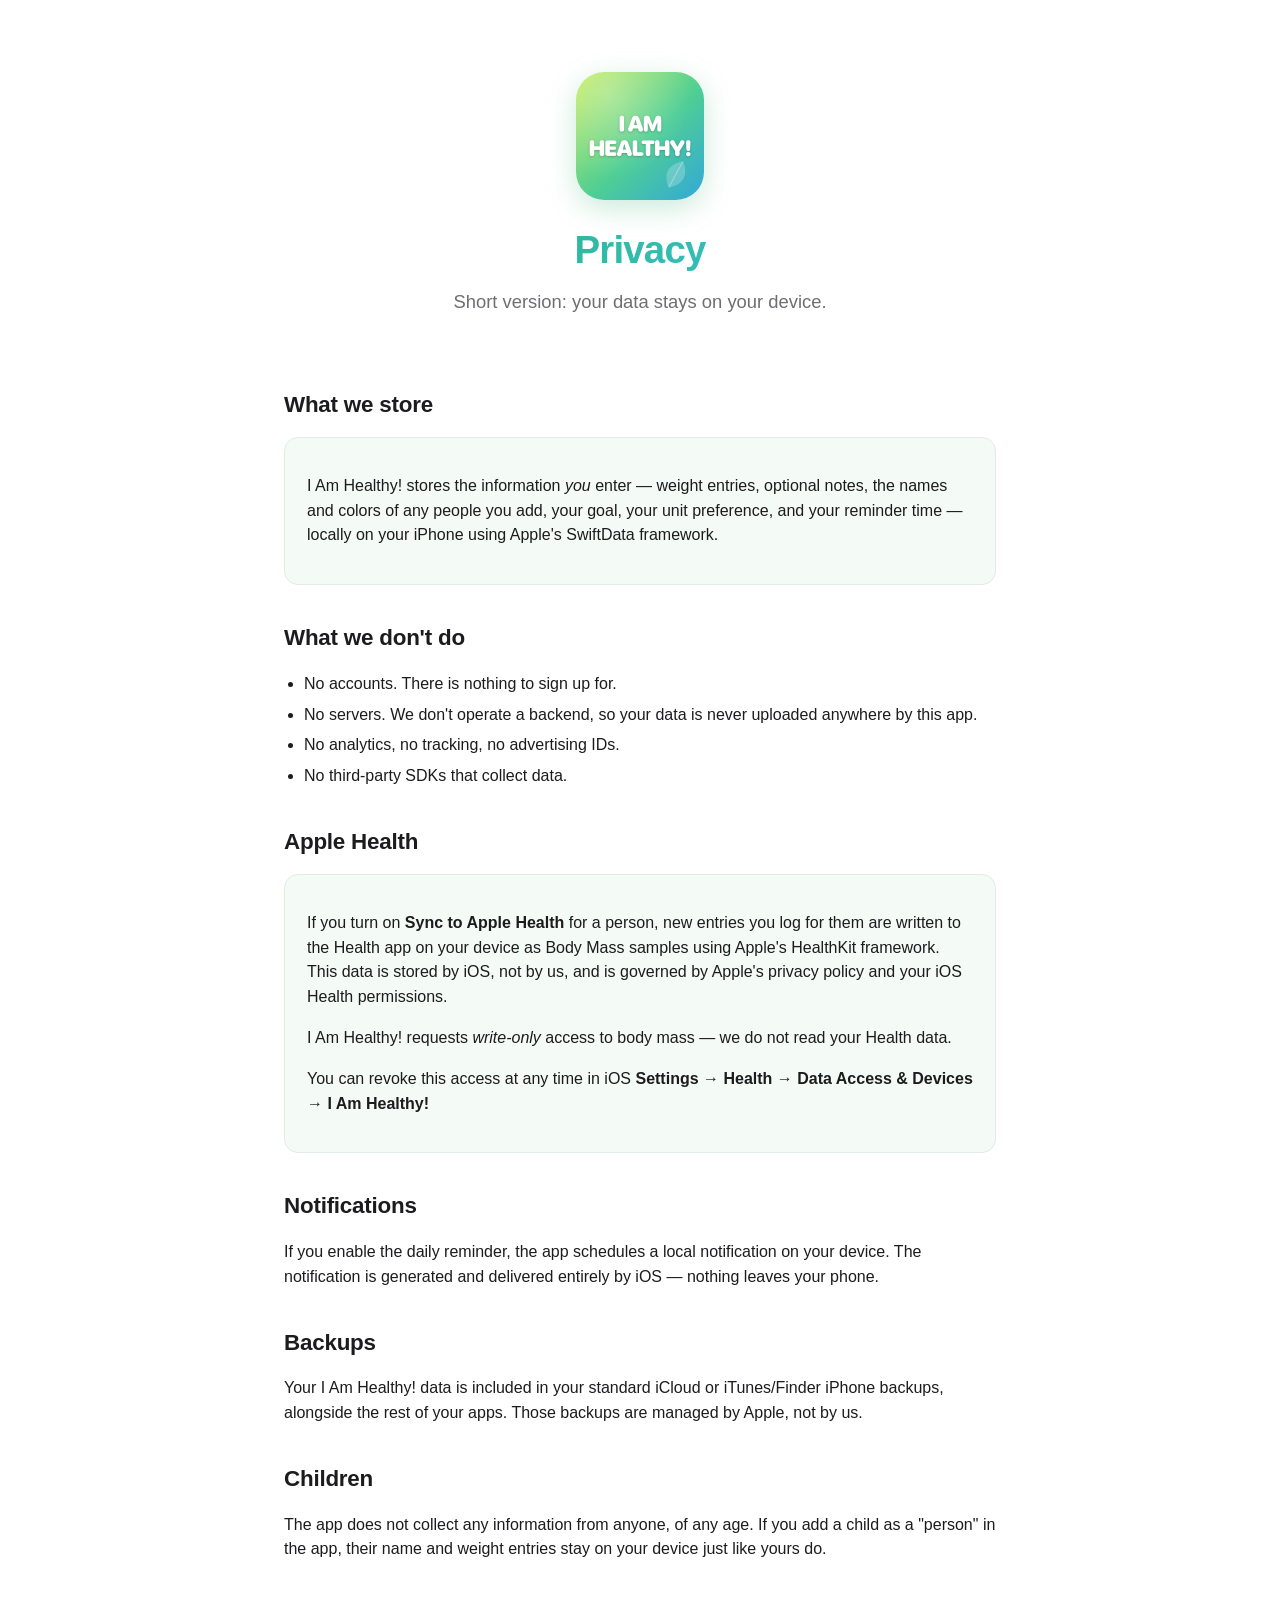
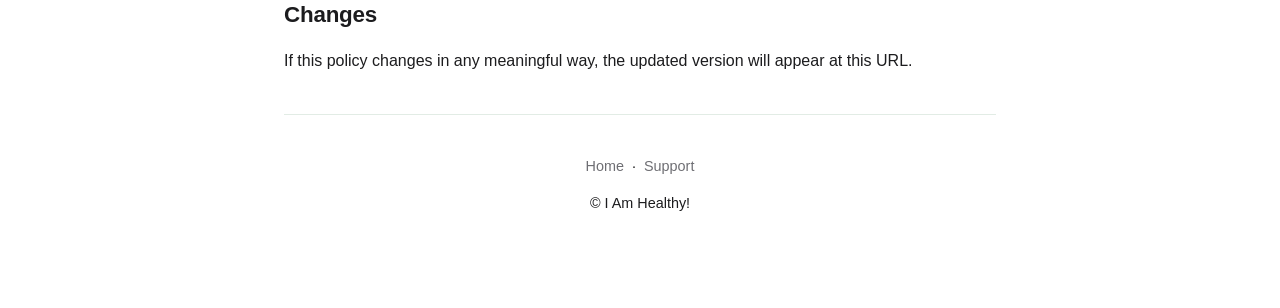
==== privacy.html @ 307ac135 "Initial commit: I Am Healthy! iOS weight tracker A simple SwiftUI/SwiftData iPhone app for logging w" ====
<!DOCTYPE html>
<html lang="en">
<head>
<meta charset="UTF-8">
<meta name="viewport" content="width=device-width, initial-scale=1.0">
<title>Privacy &middot; I Am Healthy!</title>
<meta name="description" content="Privacy statement for I Am Healthy! &mdash; your data stays on your device.">
<link rel="icon" href="icon.png">
<link rel="apple-touch-icon" href="icon.png">
<link rel="stylesheet" href="_shared.css">
</head>
<body>
<div class="wrap">

<header class="hero">
    <a href="index.html"><img class="icon" src="icon.png" alt="I Am Healthy! app icon"></a>
    <h1>Privacy</h1>
    <p class="tagline">Short version: your data stays on your device.</p>
</header>

<h2>What we store</h2>
<div class="card">
    <p>
        I Am Healthy! stores the information <em>you</em> enter &mdash; weight entries, optional notes, the names and colors of any people you add, your goal, your unit preference, and your reminder time &mdash; locally on your iPhone using Apple's SwiftData framework.
    </p>
</div>

<h2>What we don't do</h2>
<ul>
    <li>No accounts. There is nothing to sign up for.</li>
    <li>No servers. We don't operate a backend, so your data is never uploaded anywhere by this app.</li>
    <li>No analytics, no tracking, no advertising IDs.</li>
    <li>No third-party SDKs that collect data.</li>
</ul>

<h2>Apple Health</h2>
<div class="card">
    <p>
        If you turn on <strong>Sync to Apple Health</strong> for a person, new entries you log for them are written to the Health app on your device as Body Mass samples using Apple's HealthKit framework. This data is stored by iOS, not by us, and is governed by Apple's privacy policy and your iOS Health permissions.
    </p>
    <p>
        I Am Healthy! requests <em>write-only</em> access to body mass &mdash; we do not read your Health data.
    </p>
    <p>
        You can revoke this access at any time in iOS <strong>Settings &rarr; Health &rarr; Data Access &amp; Devices &rarr; I Am Healthy!</strong>
    </p>
</div>

<h2>Notifications</h2>
<p>
    If you enable the daily reminder, the app schedules a local notification on your device. The notification is generated and delivered entirely by iOS &mdash; nothing leaves your phone.
</p>

<h2>Backups</h2>
<p>
    Your I Am Healthy! data is included in your standard iCloud or iTunes/Finder iPhone backups, alongside the rest of your apps. Those backups are managed by Apple, not by us.
</p>

<h2>Children</h2>
<p>
    The app does not collect any information from anyone, of any age. If you add a child as a "person" in the app, their name and weight entries stay on your device just like yours do.
</p>

<h2>Changes</h2>
<p>
    If this policy changes in any meaningful way, the updated version will appear at this URL.
</p>

<hr>
<footer>
    <p>
        <a href="index.html">Home</a> &nbsp;&middot;&nbsp;
        <a href="support.html">Support</a>
    </p>
    <p>&copy; I Am Healthy!</p>
</footer>

</div>
</body>
</html>
---- _shared.css ----
/* Shared stylesheet for I Am Healthy! pages */
:root {
    --bg: #ffffff;
    --fg: #1c1c1e;
    --muted: #6e6e73;
    --accent: #2EAF6F;
    --accent-2: #34C8E8;
    --card: #f4faf6;
    --border: #e2ece5;
}
@media (prefers-color-scheme: dark) {
    :root {
        --bg: #0c1311;
        --fg: #f5f5f7;
        --muted: #9bb0a4;
        --accent: #5BD89A;
        --accent-2: #5FD3EE;
        --card: #131c19;
        --border: #1f2c26;
    }
}
* { box-sizing: border-box; }
html { scroll-behavior: smooth; }
body {
    margin: 0;
    font-family: -apple-system, BlinkMacSystemFont, "SF Pro Text", "Helvetica Neue", Helvetica, Arial, sans-serif;
    background: var(--bg);
    color: var(--fg);
    line-height: 1.55;
    -webkit-font-smoothing: antialiased;
}
.wrap {
    max-width: 760px;
    margin: 0 auto;
    padding: 48px 24px 80px;
}
header.hero {
    text-align: center;
    padding: 24px 0 8px;
}
header.hero img.icon {
    width: 128px;
    height: 128px;
    border-radius: 28px;
    box-shadow: 0 8px 28px rgba(46, 175, 111, 0.25);
    display: block;
    margin: 0 auto 20px;
}
h1 {
    font-size: 2.4rem;
    font-weight: 800;
    margin: 0 0 8px;
    letter-spacing: -0.02em;
    background: linear-gradient(120deg, var(--accent), var(--accent-2));
    -webkit-background-clip: text;
    background-clip: text;
    color: transparent;
}
h2 {
    font-size: 1.4rem;
    font-weight: 700;
    margin: 36px 0 12px;
    letter-spacing: -0.01em;
}
h3 {
    font-size: 1.05rem;
    font-weight: 700;
    margin: 24px 0 6px;
}
p, li { color: var(--fg); }
.tagline {
    font-size: 1.15rem;
    color: var(--muted);
    margin: 0 0 28px;
}
a {
    color: var(--accent);
    text-decoration: none;
}
a:hover { text-decoration: underline; }
.card {
    background: var(--card);
    border: 1px solid var(--border);
    border-radius: 14px;
    padding: 20px 22px;
    margin: 14px 0;
}
.cta {
    display: inline-block;
    background: var(--accent);
    color: white !important;
    padding: 12px 22px;
    border-radius: 999px;
    font-weight: 600;
    margin: 8px 6px 0 0;
}
.cta.secondary {
    background: transparent;
    color: var(--accent) !important;
    border: 1px solid var(--accent);
}
.cta:hover { text-decoration: none; opacity: 0.92; }
.features {
    display: grid;
    grid-template-columns: repeat(auto-fit, minmax(220px, 1fr));
    gap: 14px;
    margin: 16px 0;
}
.feature {
    background: var(--card);
    border: 1px solid var(--border);
    border-radius: 14px;
    padding: 18px;
}
.feature .emoji {
    font-size: 1.6rem;
    display: block;
    margin-bottom: 6px;
}
.feature strong { display: block; margin-bottom: 4px; }
.feature span { color: var(--muted); font-size: 0.95rem; }
ul { padding-left: 20px; }
li { margin: 6px 0; }
hr {
    border: 0;
    border-top: 1px solid var(--border);
    margin: 40px 0;
}
footer {
    color: var(--muted);
    font-size: 0.9rem;
    text-align: center;
    margin-top: 40px;
}
footer a { color: var(--muted); }
details.faq {
    background: var(--card);
    border: 1px solid var(--border);
    border-radius: 12px;
    padding: 14px 18px;
    margin: 10px 0;
}
details.faq[open] { background: var(--card); }
details.faq summary {
    cursor: pointer;
    font-weight: 600;
    list-style: none;
}
details.faq summary::-webkit-details-marker { display: none; }
details.faq summary::after {
    content: "+";
    float: right;
    color: var(--muted);
    font-weight: 400;
    transition: transform 0.15s ease;
}
details.faq[open] summary::after {
    content: "–";
}
details.faq p { margin: 10px 0 0; color: var(--muted); }
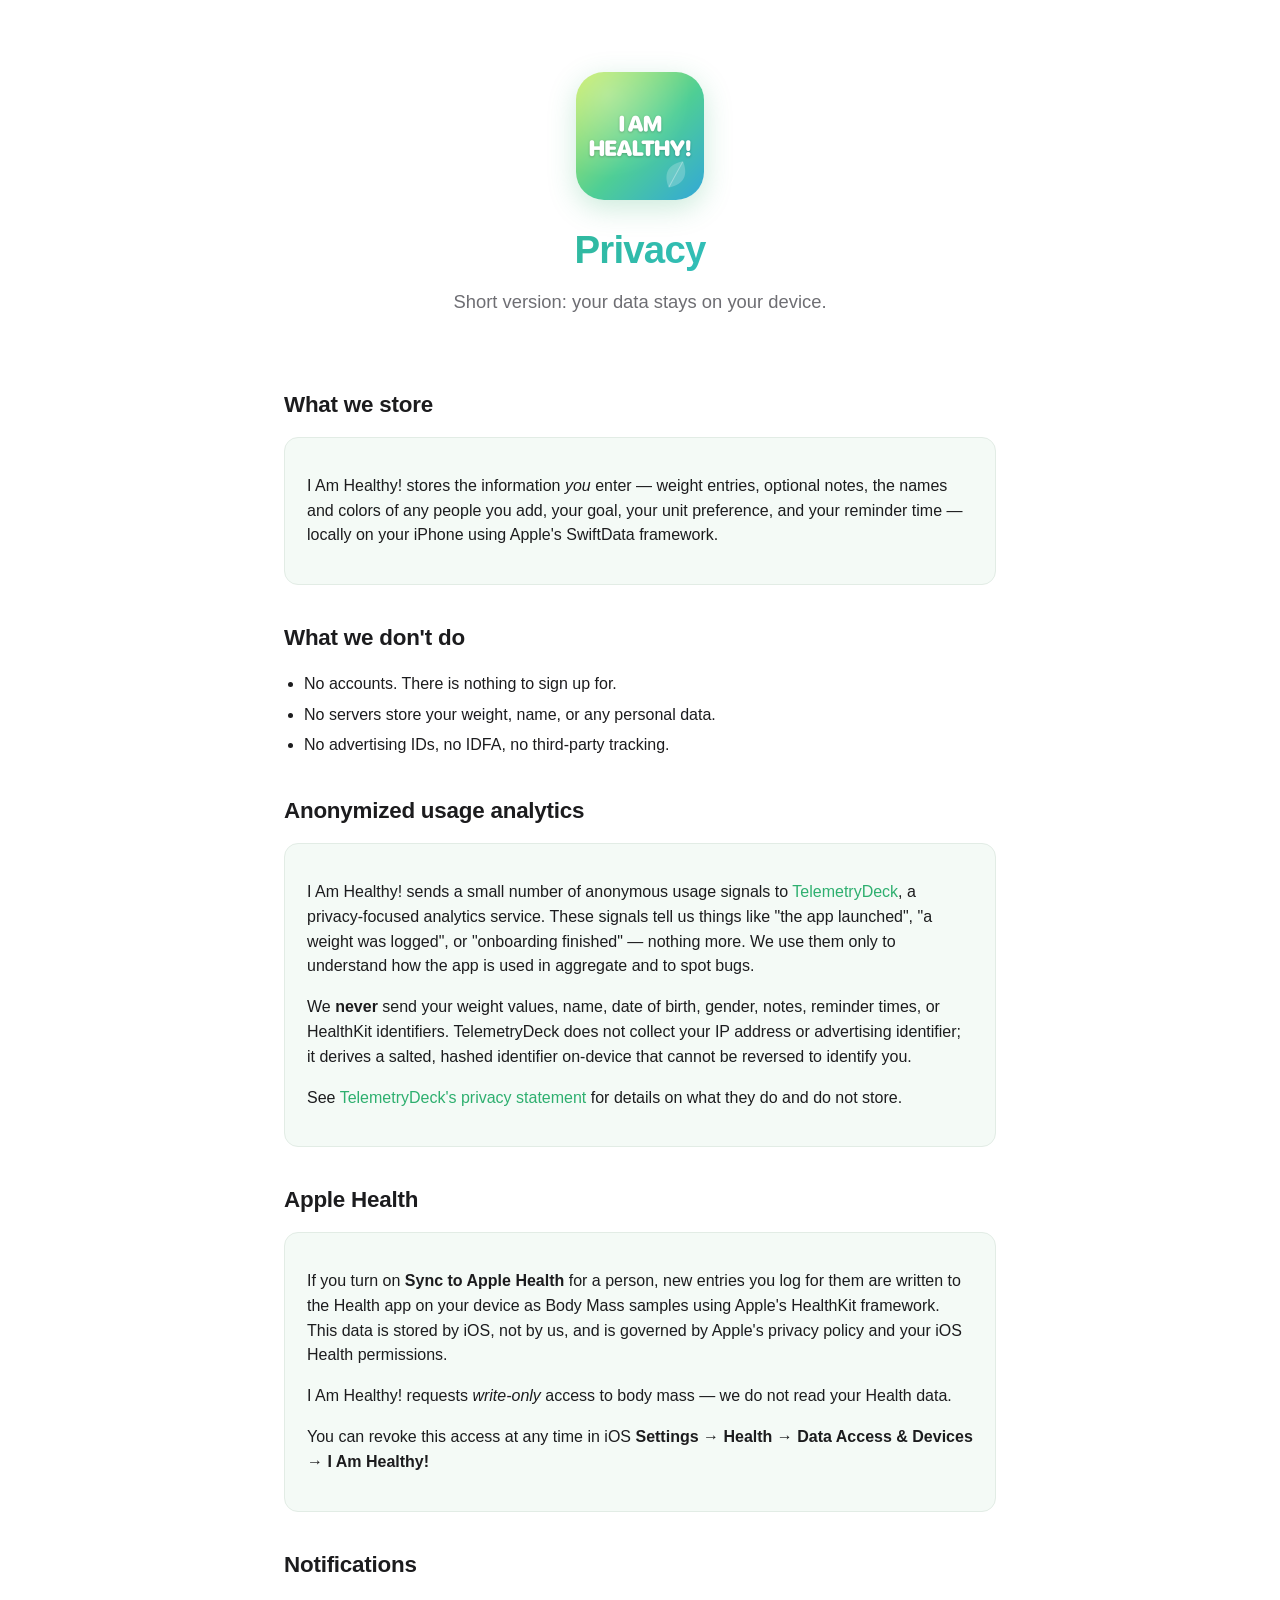
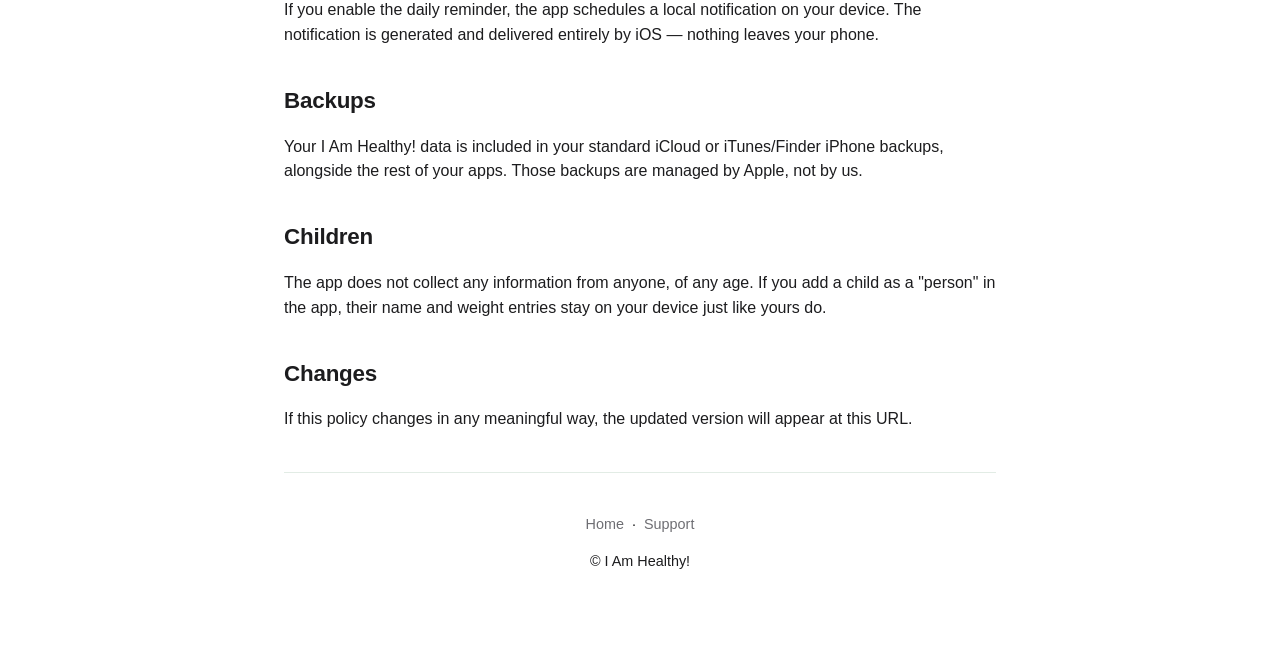
==== commit 2f12c5ba: "Add error screen, unified logging, and TelemetryDeck analytics ContainerErrorView replaces the fatal" ====
--- a/privacy.html
+++ b/privacy.html
@@ -28,10 +28,22 @@
 <h2>What we don't do</h2>
 <ul>
     <li>No accounts. There is nothing to sign up for.</li>
-    <li>No servers. We don't operate a backend, so your data is never uploaded anywhere by this app.</li>
-    <li>No analytics, no tracking, no advertising IDs.</li>
-    <li>No third-party SDKs that collect data.</li>
+    <li>No servers store your weight, name, or any personal data.</li>
+    <li>No advertising IDs, no IDFA, no third-party tracking.</li>
 </ul>
+
+<h2>Anonymized usage analytics</h2>
+<div class="card">
+    <p>
+        I Am Healthy! sends a small number of anonymous usage signals to <a href="https://telemetrydeck.com" rel="noopener">TelemetryDeck</a>, a privacy-focused analytics service. These signals tell us things like "the app launched", "a weight was logged", or "onboarding finished" &mdash; nothing more. We use them only to understand how the app is used in aggregate and to spot bugs.
+    </p>
+    <p>
+        We <strong>never</strong> send your weight values, name, date of birth, gender, notes, reminder times, or HealthKit identifiers. TelemetryDeck does not collect your IP address or advertising identifier; it derives a salted, hashed identifier on-device that cannot be reversed to identify you.
+    </p>
+    <p>
+        See <a href="https://telemetrydeck.com/privacy/" rel="noopener">TelemetryDeck's privacy statement</a> for details on what they do and do not store.
+    </p>
+</div>
 
 <h2>Apple Health</h2>
 <div class="card">
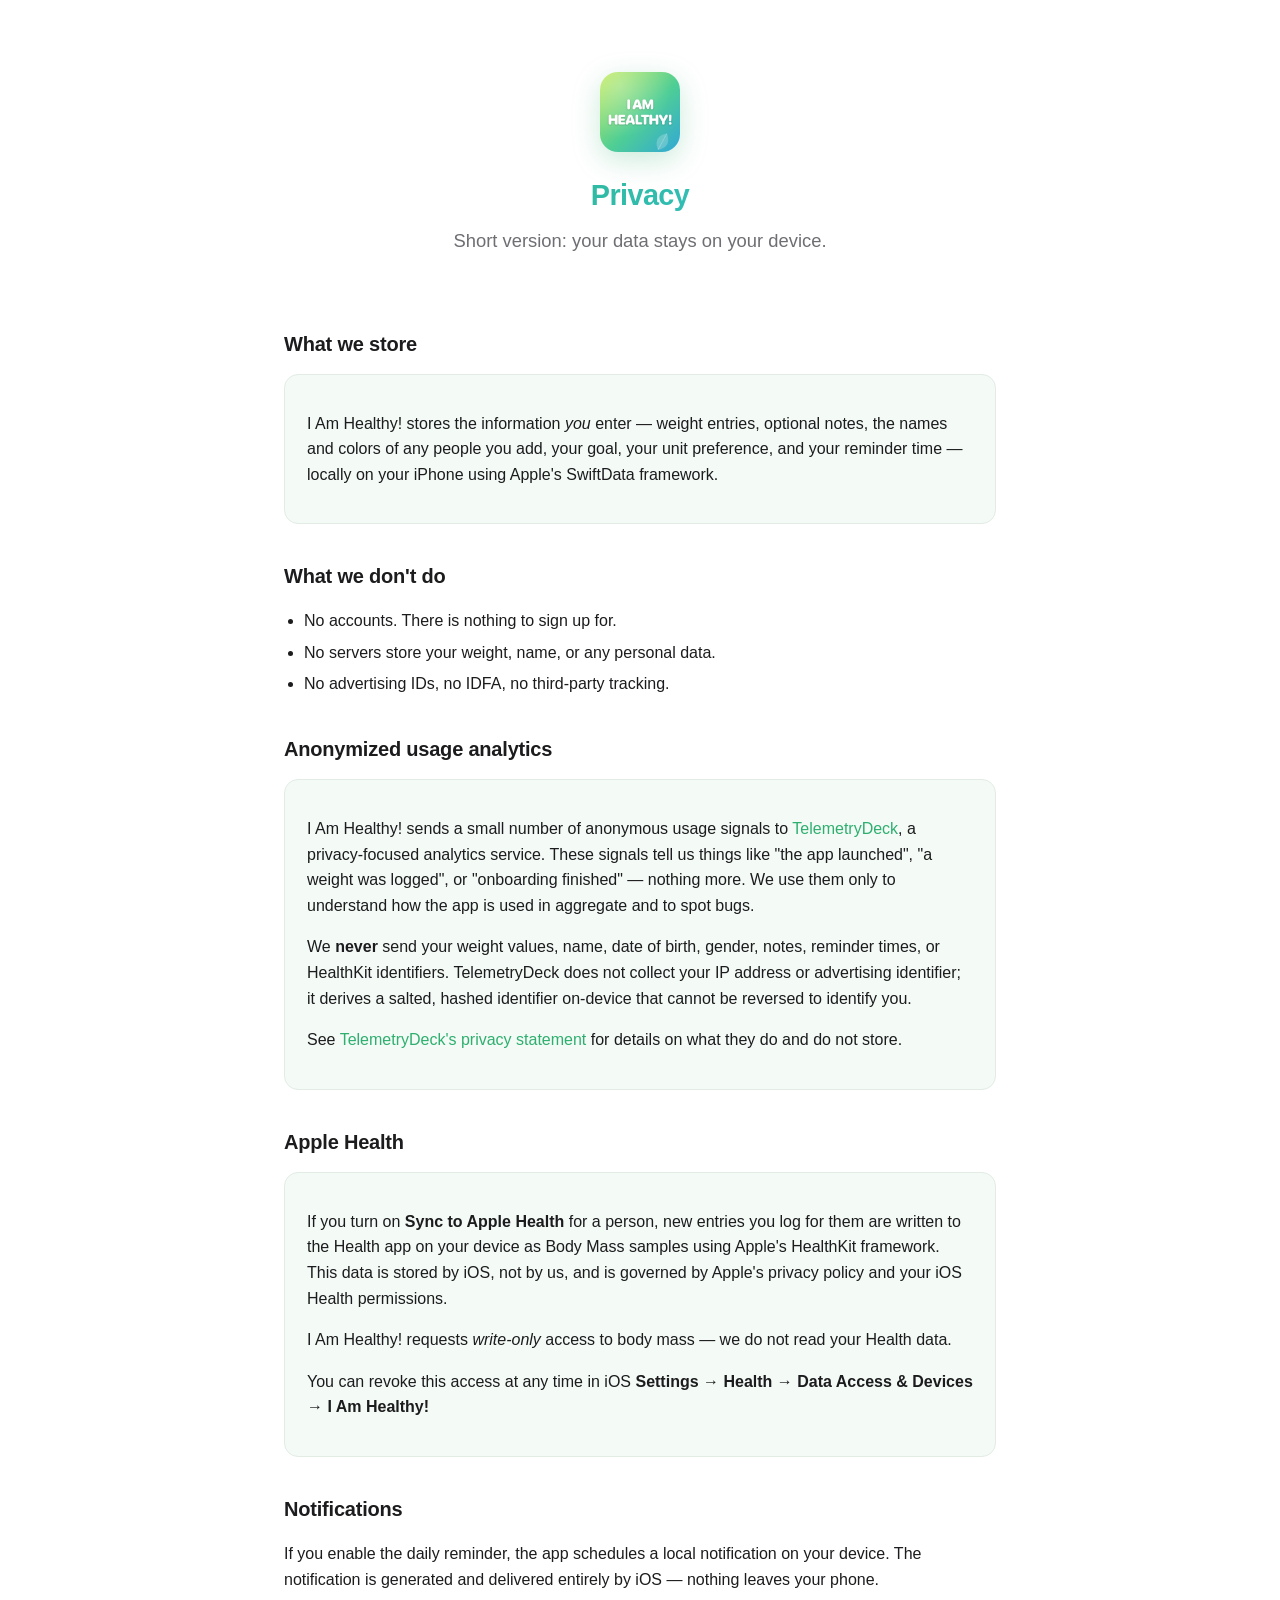
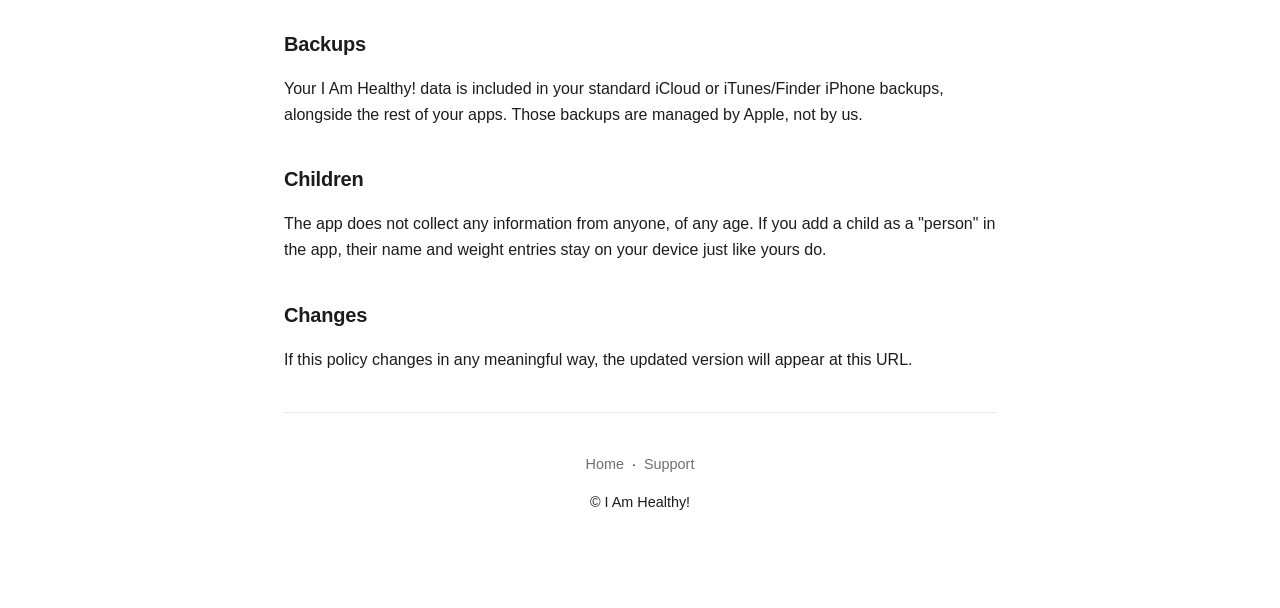
==== commit d8436373: "Fix icon rendering: add inline styles as fallback" ====
--- a/privacy.html
+++ b/privacy.html
@@ -13,7 +13,7 @@
 <div class="wrap">
 
 <header class="hero">
-    <a href="index.html"><img class="icon" src="icon.png" alt="I Am Healthy! app icon"></a>
+    <a href="index.html"><img class="icon" src="icon.png" style="width:80px;height:80px;border-radius:18px;" alt="I Am Healthy! app icon"></a>
     <h1>Privacy</h1>
     <p class="tagline">Short version: your data stays on your device.</p>
 </header>
--- a/_shared.css
+++ b/_shared.css
@@ -26,7 +26,8 @@
     font-family: -apple-system, BlinkMacSystemFont, "SF Pro Text", "Helvetica Neue", Helvetica, Arial, sans-serif;
     background: var(--bg);
     color: var(--fg);
-    line-height: 1.55;
+    font-size: 16px;
+    line-height: 1.6;
     -webkit-font-smoothing: antialiased;
 }
 .wrap {
@@ -39,15 +40,16 @@
     padding: 24px 0 8px;
 }
 header.hero img.icon {
-    width: 128px;
-    height: 128px;
+    width: 80px;
+    height: 80px;
     border-radius: 28px;
     box-shadow: 0 8px 28px rgba(46, 175, 111, 0.25);
     display: block;
+    max-width: 80px;
     margin: 0 auto 20px;
 }
 h1 {
-    font-size: 2.4rem;
+    font-size: 1.8rem;
     font-weight: 800;
     margin: 0 0 8px;
     letter-spacing: -0.02em;
@@ -57,7 +59,7 @@
     color: transparent;
 }
 h2 {
-    font-size: 1.4rem;
+    font-size: 1.25rem;
     font-weight: 700;
     margin: 36px 0 12px;
     letter-spacing: -0.01em;
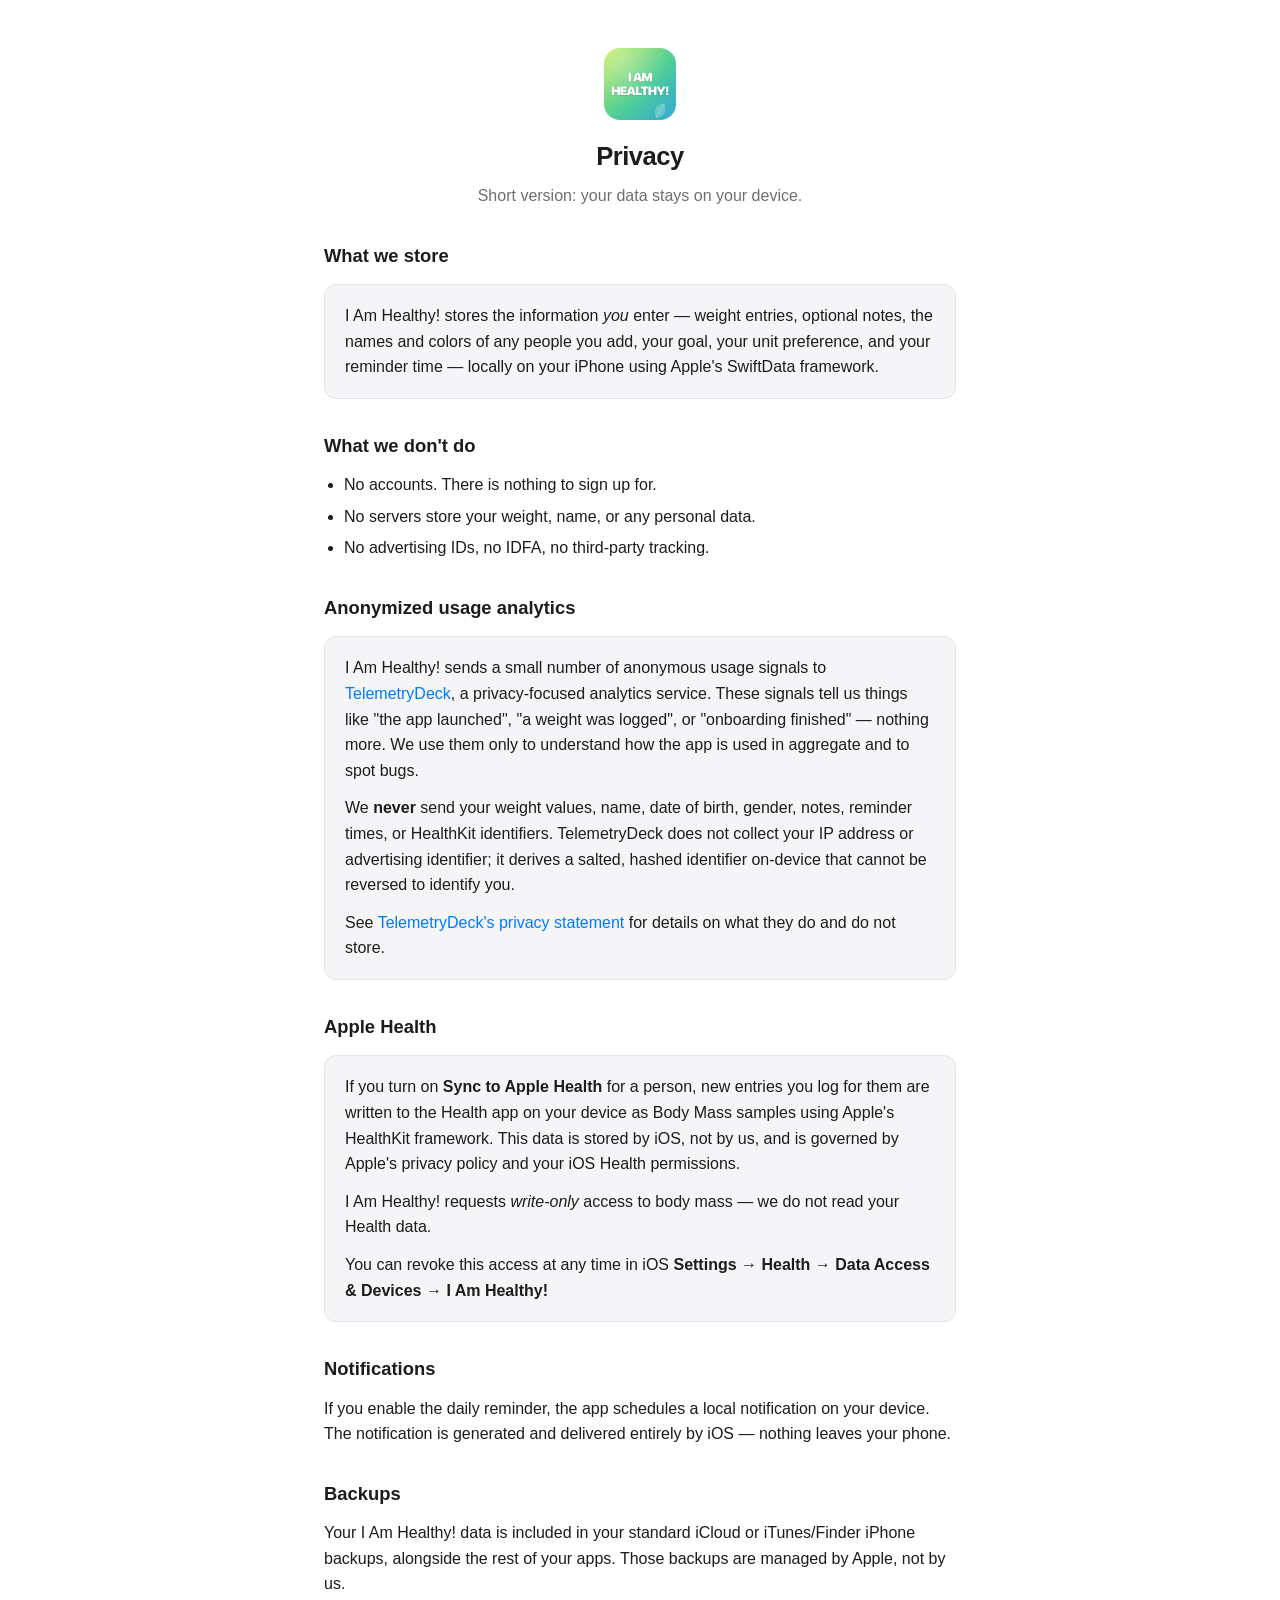
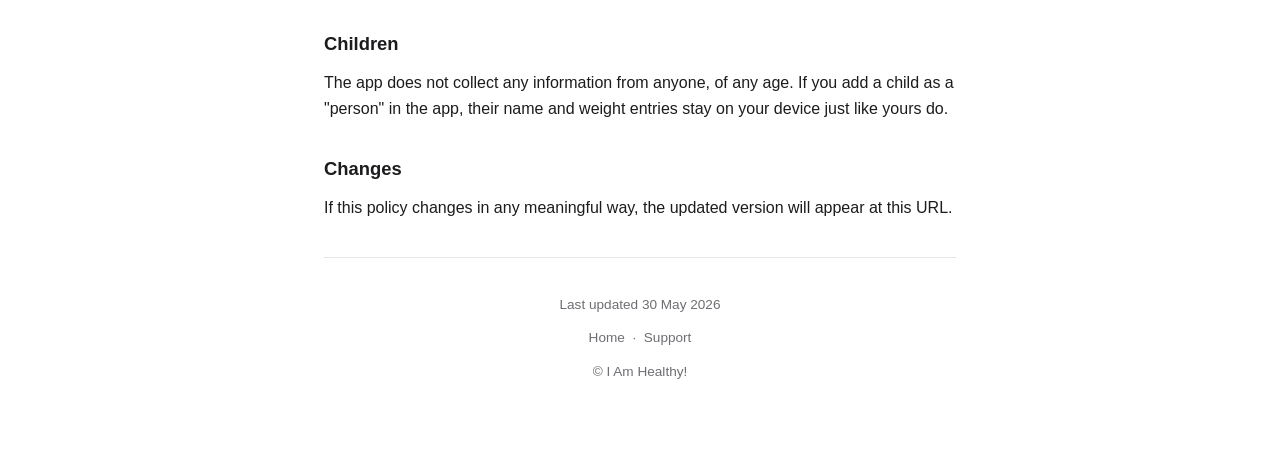
==== commit 24489b5a: "Standardize support/privacy page structure and styling across apps" ====
--- a/privacy.html
+++ b/privacy.html
@@ -12,8 +12,8 @@
 <body>
 <div class="wrap">
 
-<header class="hero">
-    <a href="index.html"><img class="icon" src="icon.png" style="width:80px;height:80px;border-radius:18px;" alt="I Am Healthy! app icon"></a>
+<header>
+    <a href="index.html"><img class="icon" src="icon.png" alt="I Am Healthy! app icon"></a>
     <h1>Privacy</h1>
     <p class="tagline">Short version: your data stays on your device.</p>
 </header>
@@ -80,6 +80,7 @@
 
 <hr>
 <footer>
+    <p>Last updated 30 May 2026</p>
     <p>
         <a href="index.html">Home</a> &nbsp;&middot;&nbsp;
         <a href="support.html">Support</a>
--- a/_shared.css
+++ b/_shared.css
@@ -1,22 +1,20 @@
-/* Shared stylesheet for I Am Healthy! pages */
+/* Shared stylesheet for app support & privacy pages */
 :root {
     --bg: #ffffff;
     --fg: #1c1c1e;
     --muted: #6e6e73;
-    --accent: #2EAF6F;
-    --accent-2: #34C8E8;
-    --card: #f4faf6;
-    --border: #e2ece5;
+    --accent: #007AFF;
+    --card: #f5f5f7;
+    --border: #e5e5ea;
 }
 @media (prefers-color-scheme: dark) {
     :root {
-        --bg: #0c1311;
+        --bg: #000000;
         --fg: #f5f5f7;
-        --muted: #9bb0a4;
-        --accent: #5BD89A;
-        --accent-2: #5FD3EE;
-        --card: #131c19;
-        --border: #1f2c26;
+        --muted: #8e8e93;
+        --accent: #0A84FF;
+        --card: #1c1c1e;
+        --border: #2c2c2e;
     }
 }
 * { box-sizing: border-box; }
@@ -24,125 +22,80 @@
 body {
     margin: 0;
     font-family: -apple-system, BlinkMacSystemFont, "SF Pro Text", "Helvetica Neue", Helvetica, Arial, sans-serif;
+    font-size: 16px;
     background: var(--bg);
     color: var(--fg);
-    font-size: 16px;
     line-height: 1.6;
     -webkit-font-smoothing: antialiased;
 }
 .wrap {
-    max-width: 760px;
+    max-width: 680px;
     margin: 0 auto;
     padding: 48px 24px 80px;
 }
-header.hero {
+header {
     text-align: center;
-    padding: 24px 0 8px;
+    margin-bottom: 32px;
 }
-header.hero img.icon {
-    width: 80px;
-    height: 80px;
-    border-radius: 28px;
-    box-shadow: 0 8px 28px rgba(46, 175, 111, 0.25);
+header img.icon {
+    width: 72px;
+    height: 72px;
+    border-radius: 16px;
     display: block;
-    max-width: 80px;
-    margin: 0 auto 20px;
+    margin: 0 auto 16px;
 }
-h1 {
-    font-size: 1.8rem;
-    font-weight: 800;
-    margin: 0 0 8px;
+header h1 {
+    font-size: 1.6rem;
+    font-weight: 700;
+    margin: 0 0 6px;
     letter-spacing: -0.02em;
-    background: linear-gradient(120deg, var(--accent), var(--accent-2));
-    -webkit-background-clip: text;
-    background-clip: text;
-    color: transparent;
+}
+header .tagline {
+    font-size: 1rem;
+    color: var(--muted);
+    margin: 0;
 }
 h2 {
-    font-size: 1.25rem;
+    font-size: 1.15rem;
     font-weight: 700;
-    margin: 36px 0 12px;
-    letter-spacing: -0.01em;
+    margin: 32px 0 12px;
 }
-h3 {
-    font-size: 1.05rem;
-    font-weight: 700;
-    margin: 24px 0 6px;
-}
-p, li { color: var(--fg); }
-.tagline {
-    font-size: 1.15rem;
-    color: var(--muted);
-    margin: 0 0 28px;
-}
-a {
-    color: var(--accent);
-    text-decoration: none;
-}
+p, li { margin: 0 0 12px; }
+a { color: var(--accent); text-decoration: none; }
 a:hover { text-decoration: underline; }
 .card {
     background: var(--card);
     border: 1px solid var(--border);
-    border-radius: 14px;
-    padding: 20px 22px;
+    border-radius: 12px;
+    padding: 18px 20px;
     margin: 14px 0;
 }
+.card p:last-child { margin-bottom: 0; }
 .cta {
     display: inline-block;
     background: var(--accent);
-    color: white !important;
-    padding: 12px 22px;
+    color: #fff !important;
+    padding: 10px 20px;
     border-radius: 999px;
     font-weight: 600;
-    margin: 8px 6px 0 0;
+    font-size: 0.95rem;
+    margin: 6px 8px 0 0;
 }
 .cta.secondary {
     background: transparent;
     color: var(--accent) !important;
     border: 1px solid var(--accent);
 }
-.cta:hover { text-decoration: none; opacity: 0.92; }
-.features {
-    display: grid;
-    grid-template-columns: repeat(auto-fit, minmax(220px, 1fr));
-    gap: 14px;
-    margin: 16px 0;
-}
-.feature {
-    background: var(--card);
-    border: 1px solid var(--border);
-    border-radius: 14px;
-    padding: 18px;
-}
-.feature .emoji {
-    font-size: 1.6rem;
-    display: block;
-    margin-bottom: 6px;
-}
-.feature strong { display: block; margin-bottom: 4px; }
-.feature span { color: var(--muted); font-size: 0.95rem; }
-ul { padding-left: 20px; }
+.cta:hover { text-decoration: none; opacity: 0.9; }
+ul { padding-left: 20px; margin: 0 0 14px; }
 li { margin: 6px 0; }
-hr {
-    border: 0;
-    border-top: 1px solid var(--border);
-    margin: 40px 0;
-}
-footer {
-    color: var(--muted);
-    font-size: 0.9rem;
-    text-align: center;
-    margin-top: 40px;
-}
-footer a { color: var(--muted); }
 details.faq {
     background: var(--card);
     border: 1px solid var(--border);
-    border-radius: 12px;
+    border-radius: 10px;
     padding: 14px 18px;
     margin: 10px 0;
 }
-details.faq[open] { background: var(--card); }
 details.faq summary {
     cursor: pointer;
     font-weight: 600;
@@ -154,9 +107,26 @@
     float: right;
     color: var(--muted);
     font-weight: 400;
-    transition: transform 0.15s ease;
 }
-details.faq[open] summary::after {
-    content: "–";
+details.faq[open] summary::after { content: "\2212"; }
+details.faq p, details.faq ul { margin-top: 10px; color: var(--muted); }
+hr {
+    border: 0;
+    border-top: 1px solid var(--border);
+    margin: 36px 0;
 }
-details.faq p { margin: 10px 0 0; color: var(--muted); }
+footer {
+    color: var(--muted);
+    font-size: 0.85rem;
+    text-align: center;
+    margin-top: 36px;
+}
+footer a { color: var(--muted); }
+code {
+    background: var(--card);
+    border: 1px solid var(--border);
+    padding: 1px 5px;
+    border-radius: 4px;
+    font-size: 0.88em;
+    font-family: "SF Mono", ui-monospace, Menlo, Monaco, monospace;
+}
